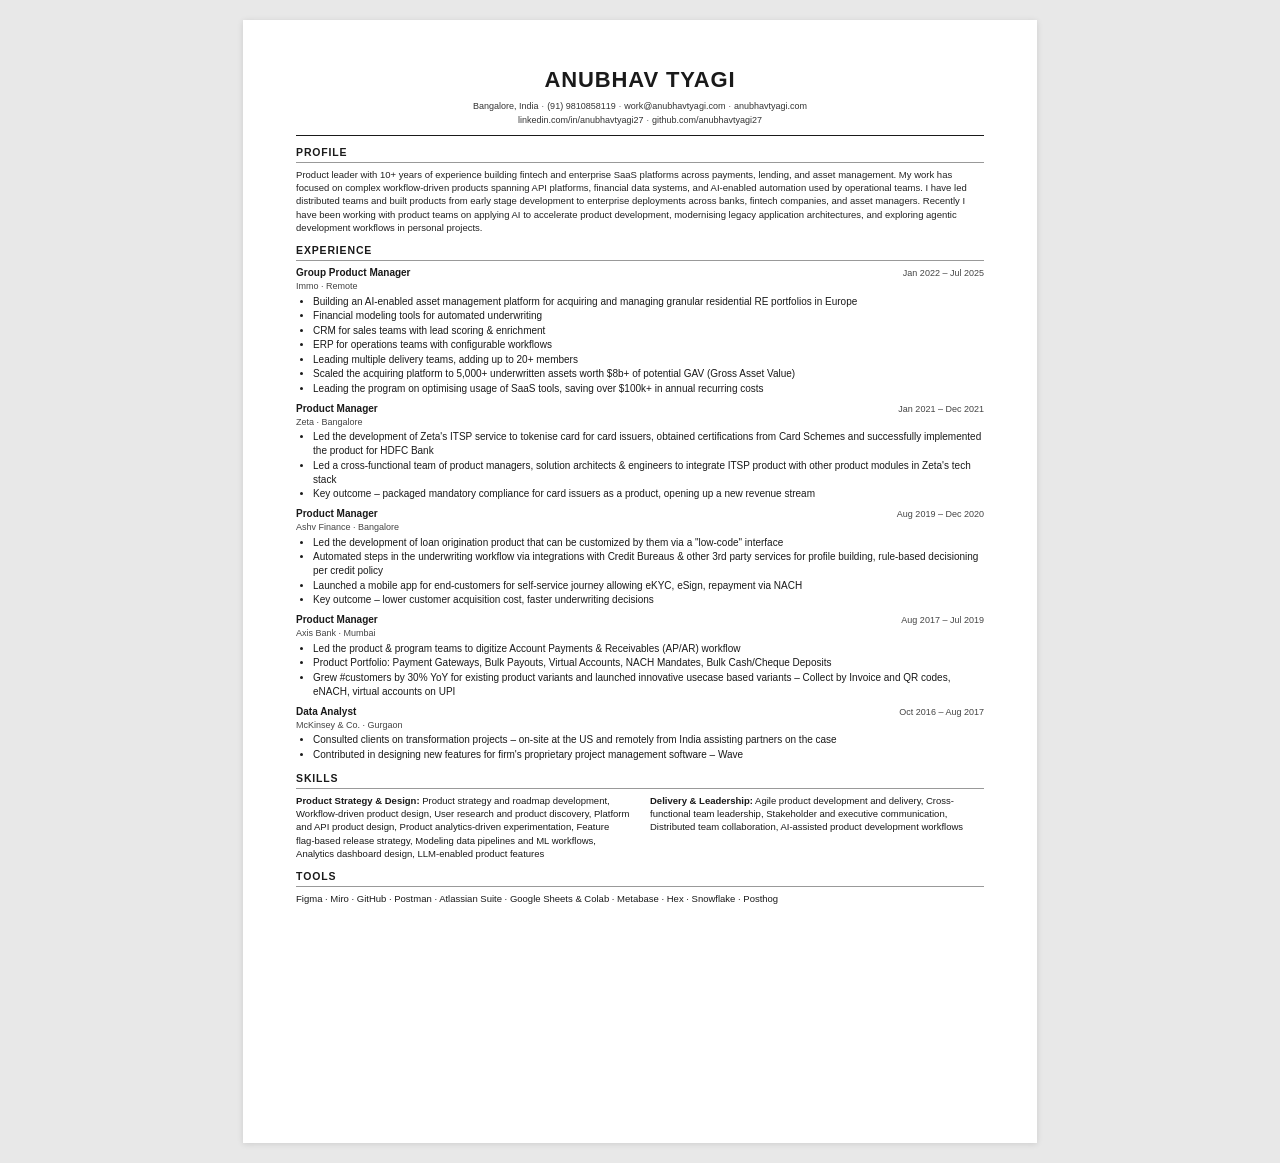
==== index.html @ 7befe8b2 "Rename at_resume.html to index.html for GitHub Pages Co-Authored-By: Claude Sonnet 4.6 <noreply@anth" ====
<!DOCTYPE html>
<html lang="en">
<head>
<meta charset="UTF-8">
<meta name="viewport" content="width=device-width, initial-scale=1.0">
<title>Anubhav Tyagi – Product Leader Resume</title>
<style>
  /* ── Print & Page Setup ── */
  @page {
    size: A4;
    margin: 12mm 14mm 10mm 14mm;
  }
  @media print {
    html, body { margin: 0; padding: 0; }
    .page { box-shadow: none; margin: 0; padding: 12mm 14mm 10mm 14mm; }
  }

  /* ── Base ── */
  * { box-sizing: border-box; margin: 0; padding: 0; }
  html { font-size: 10px; }
  body {
    font-family: "Segoe UI", Roboto, "Helvetica Neue", Arial, sans-serif;
    color: #1a1a1a;
    line-height: 1.4;
    background: #e8e8e8;
  }
  .page {
    max-width: 210mm;
    height: 297mm;
    overflow: hidden;
    margin: 20px auto;
    padding: 12mm 14mm 10mm 14mm;
    background: #fff;
    box-shadow: 0 1px 6px rgba(0,0,0,0.12);
  }

  /* ── Header / Contact ── */
  header { text-align: center; margin-bottom: 8px; border-bottom: 1.5px solid #1a1a1a; padding-bottom: 8px; }
  h1 { font-size: 2.2rem; font-weight: 700; letter-spacing: 0.04em; margin-bottom: 4px; }
  .contact-row {
    font-size: 0.9rem;
    color: #333;
    line-height: 1.5;
  }
  .contact-row a { color: #333; text-decoration: none; }
  .contact-row .sep { margin: 0 3px; color: #666; }

  /* ── Section headings ── */
  h2 {
    font-size: 1.05rem;
    text-transform: uppercase;
    letter-spacing: 0.08em;
    border-bottom: 1px solid #999;
    padding-bottom: 2px;
    margin: 9px 0 5px;
    color: #1a1a1a;
  }

  /* ── Experience entries ── */
  .role { margin-bottom: 6px; }
  .role-header {
    display: flex;
    justify-content: space-between;
    align-items: baseline;
    flex-wrap: wrap;
  }
  .role-title { font-weight: 700; font-size: 1rem; }
  .role-dates { font-size: 0.9rem; color: #444; white-space: nowrap; }
  .role-company { font-size: 0.9rem; color: #444; margin-bottom: 2px; }

  ul { padding-left: 17px; margin: 1px 0 0; }
  li { margin-bottom: 0.5px; }

  /* ── Skills ── */
  .skills-grid {
    display: grid;
    grid-template-columns: 1fr 1fr;
    gap: 0px 20px;
  }
  .skills-grid p { margin: 0; font-size: 0.95rem; }
  .skills-grid strong { font-size: 0.95rem; }

  /* ── Profile ── */
  .profile { font-size: 0.95rem; color: #222; }

  /* ── Tools ── */
  .tools { font-size: 0.95rem; }
</style>
</head>
<body>
<div class="page">

<!-- ═══ HEADER ═══ -->
<header>
  <h1>ANUBHAV TYAGI</h1>
  <div class="contact-row">
    Bangalore, India<span class="sep">·</span><span style="white-space:nowrap">(91) 9810858119</span><span class="sep">·</span><a href="mailto:work@anubhavtyagi.com">work@anubhavtyagi.com</a><span class="sep">·</span><a href="https://www.anubhavtyagi.com">anubhavtyagi.com</a><br/>
    <a href="https://linkedin.com/in/anubhavtyagi27">linkedin.com/in/anubhavtyagi27</a><span class="sep">·</span><a href="https://github.com/anubhavtyagi27">github.com/anubhavtyagi27</a>
  </div>
</header>

<!-- ═══ PROFILE ═══ -->
<h2>Profile</h2>
<p class="profile">
Product leader with 10+ years of experience building fintech and enterprise SaaS platforms across payments, lending, and asset management. My work has focused on complex workflow-driven products spanning API platforms, financial data systems, and AI-enabled automation used by operational teams. I have led distributed teams and built products from early stage development to enterprise deployments across banks, fintech companies, and asset managers. Recently I have been working with product teams on applying AI to accelerate product development, modernising legacy application architectures, and exploring agentic development workflows in personal projects.
</p>

<!-- ═══ EXPERIENCE ═══ -->
<h2>Experience</h2>

<!-- Immo -->
<div class="role">
  <div class="role-header">
    <span class="role-title">Group Product Manager</span>
    <span class="role-dates">Jan 2022 – Jul 2025</span>
  </div>
  <div class="role-company">Immo · Remote</div>
  <ul>
    <li>Building an AI-enabled asset management platform for acquiring and managing granular residential RE portfolios in Europe</li>
    <li>Financial modeling tools for automated underwriting</li>
    <li>CRM for sales teams with lead scoring &amp; enrichment</li>
    <li>ERP for operations teams with configurable workflows</li>
    <li>Leading multiple delivery teams, adding up to 20+ members</li>
    <li>Scaled the acquiring platform to 5,000+ underwritten assets worth $8b+ of potential GAV (Gross Asset Value)</li>
    <li>Leading the program on optimising usage of SaaS tools, saving over $100k+ in annual recurring costs</li>
  </ul>
</div>

<!-- Zeta -->
<div class="role">
  <div class="role-header">
    <span class="role-title">Product Manager</span>
    <span class="role-dates">Jan 2021 – Dec 2021</span>
  </div>
  <div class="role-company">Zeta · Bangalore</div>
  <ul>
    <li>Led the development of Zeta's ITSP service to tokenise card for card issuers, obtained certifications from Card Schemes and successfully implemented the product for HDFC Bank</li>
    <li>Led a cross-functional team of product managers, solution architects &amp; engineers to integrate ITSP product with other product modules in Zeta's tech stack</li>
    <li>Key outcome – packaged mandatory compliance for card issuers as a product, opening up a new revenue stream</li>
  </ul>
</div>

<!-- Ashv Finance -->
<div class="role">
  <div class="role-header">
    <span class="role-title">Product Manager</span>
    <span class="role-dates">Aug 2019 – Dec 2020</span>
  </div>
  <div class="role-company">Ashv Finance · Bangalore</div>
  <ul>
    <li>Led the development of loan origination product that can be customized by them via a "low-code" interface</li>
    <li>Automated steps in the underwriting workflow via integrations with Credit Bureaus &amp; other 3rd party services for profile building, rule-based decisioning per credit policy</li>
    <li>Launched a mobile app for end-customers for self-service journey allowing eKYC, eSign, repayment via NACH</li>
    <li>Key outcome – lower customer acquisition cost, faster underwriting decisions</li>
  </ul>
</div>

<!-- Axis Bank -->
<div class="role">
  <div class="role-header">
    <span class="role-title">Product Manager</span>
    <span class="role-dates">Aug 2017 – Jul 2019</span>
  </div>
  <div class="role-company">Axis Bank · Mumbai</div>
  <ul>
    <li>Led the product &amp; program teams to digitize Account Payments &amp; Receivables (AP/AR) workflow</li>
    <li>Product Portfolio: Payment Gateways, Bulk Payouts, Virtual Accounts, NACH Mandates, Bulk Cash/Cheque Deposits</li>
    <li>Grew #customers by 30% YoY for existing product variants and launched innovative usecase based variants – Collect by Invoice and QR codes, eNACH, virtual accounts on UPI</li>
  </ul>
</div>

<!-- McKinsey -->
<div class="role">
  <div class="role-header">
    <span class="role-title">Data Analyst</span>
    <span class="role-dates">Oct 2016 – Aug 2017</span>
  </div>
  <div class="role-company">McKinsey &amp; Co. · Gurgaon</div>
  <ul>
    <li>Consulted clients on transformation projects – on-site at the US and remotely from India assisting partners on the case</li>
    <li>Contributed in designing new features for firm's proprietary project management software – Wave</li>
  </ul>
</div>

<!-- ═══ SKILLS ═══ -->
<h2>Skills</h2>
<div class="skills-grid">
  <p><strong>Product Strategy &amp; Design:</strong> Product strategy and roadmap development, Workflow-driven product design, User research and product discovery, Platform and API product design, Product analytics-driven experimentation, Feature flag-based release strategy, Modeling data pipelines and ML workflows, Analytics dashboard design, LLM-enabled product features</p>
  <p><strong>Delivery &amp; Leadership:</strong> Agile product development and delivery, Cross-functional team leadership, Stakeholder and executive communication, Distributed team collaboration, AI-assisted product development workflows</p>
</div>

<!-- ═══ TOOLS ═══ -->
<h2>Tools</h2>
<p class="tools">Figma · Miro · GitHub · Postman · Atlassian Suite · Google Sheets &amp; Colab · Metabase · Hex · Snowflake · Posthog</p>

</div><!-- /page -->
</body>
</html>
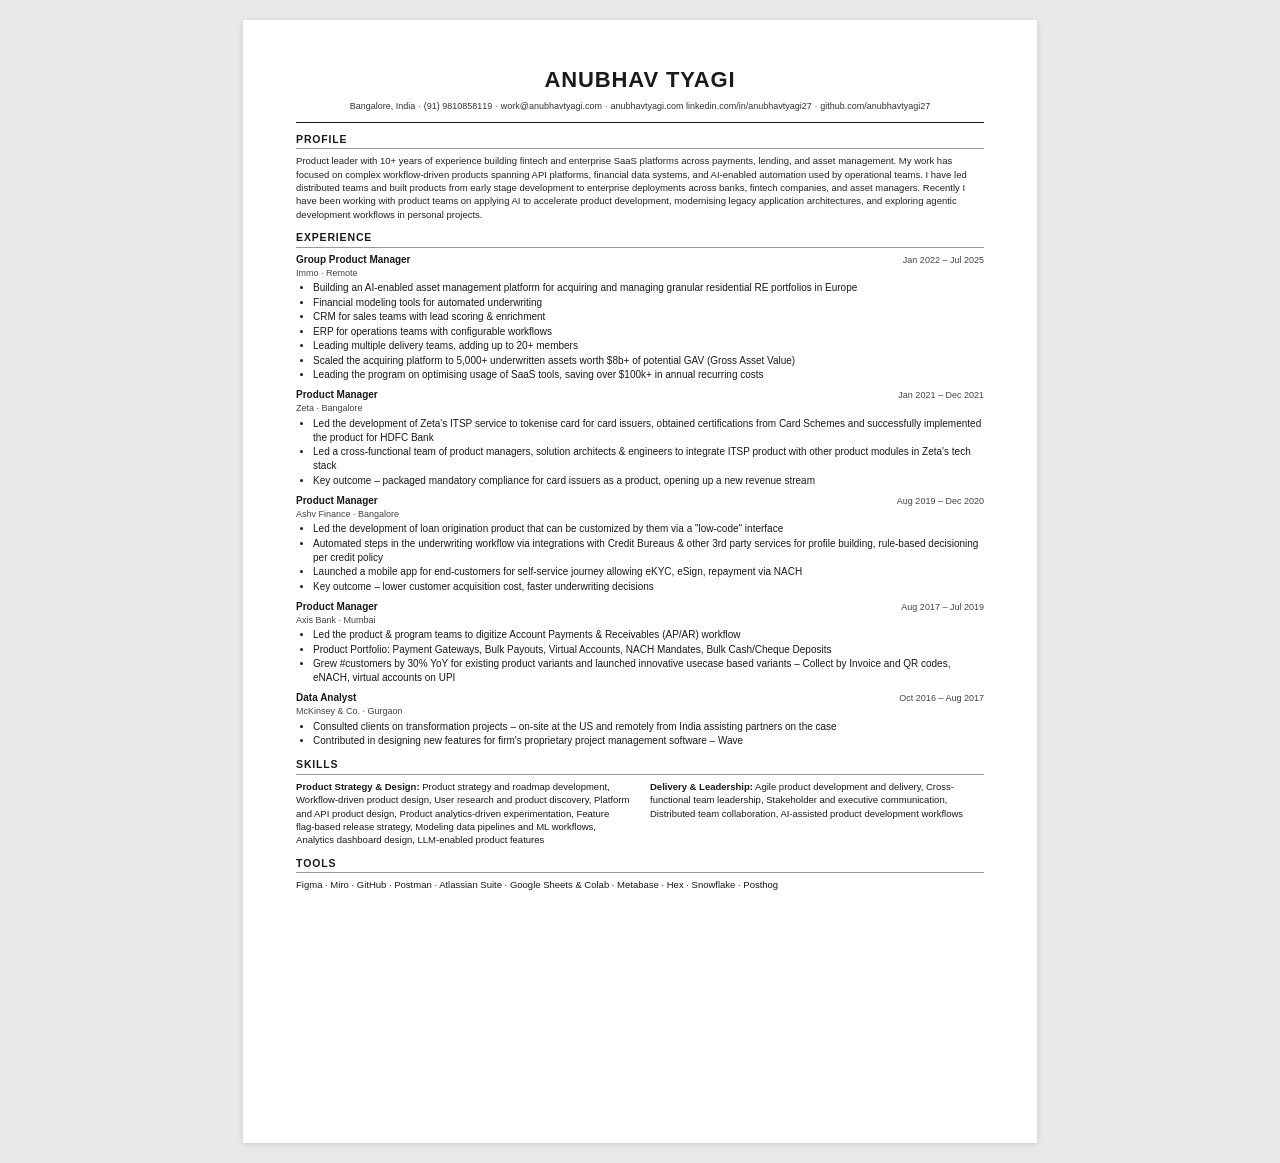
==== commit c590ca81: "Make resume responsive for mobile screens - Remove fixed A4 height and overflow:hidden that clipped " ====
--- a/index.html
+++ b/index.html
@@ -26,12 +26,28 @@
   }
   .page {
     max-width: 210mm;
-    height: 297mm;
-    overflow: hidden;
+    min-height: 297mm;
     margin: 20px auto;
     padding: 12mm 14mm 10mm 14mm;
     background: #fff;
     box-shadow: 0 1px 6px rgba(0,0,0,0.12);
+  }
+
+  /* ── Mobile ── */
+  @media (max-width: 640px) {
+    html { font-size: 11px; }
+    body { background: #fff; }
+    .page {
+      margin: 0;
+      padding: 20px 16px;
+      box-shadow: none;
+      min-height: unset;
+    }
+    h1 { font-size: 1.8rem; }
+    .contact-row { font-size: 0.85rem; }
+    .contact-row .sep { display: none; }
+    .contact-row .mobile-break { display: block; }
+    .skills-grid { grid-template-columns: 1fr; }
   }
 
   /* ── Header / Contact ── */
@@ -44,6 +60,7 @@
   }
   .contact-row a { color: #333; text-decoration: none; }
   .contact-row .sep { margin: 0 3px; color: #666; }
+  .contact-row .mobile-break { display: none; }
 
   /* ── Section headings ── */
   h2 {
@@ -94,7 +111,7 @@
 <header>
   <h1>ANUBHAV TYAGI</h1>
   <div class="contact-row">
-    Bangalore, India<span class="sep">·</span><span style="white-space:nowrap">(91) 9810858119</span><span class="sep">·</span><a href="mailto:work@anubhavtyagi.com">work@anubhavtyagi.com</a><span class="sep">·</span><a href="https://www.anubhavtyagi.com">anubhavtyagi.com</a><br/>
+    Bangalore, India<span class="sep">·</span><span style="white-space:nowrap">(91) 9810858119</span><span class="sep">·</span><a href="mailto:work@anubhavtyagi.com">work@anubhavtyagi.com</a><span class="sep">·</span><a href="https://www.anubhavtyagi.com">anubhavtyagi.com</a><br class="mobile-break"/>
     <a href="https://linkedin.com/in/anubhavtyagi27">linkedin.com/in/anubhavtyagi27</a><span class="sep">·</span><a href="https://github.com/anubhavtyagi27">github.com/anubhavtyagi27</a>
   </div>
 </header>
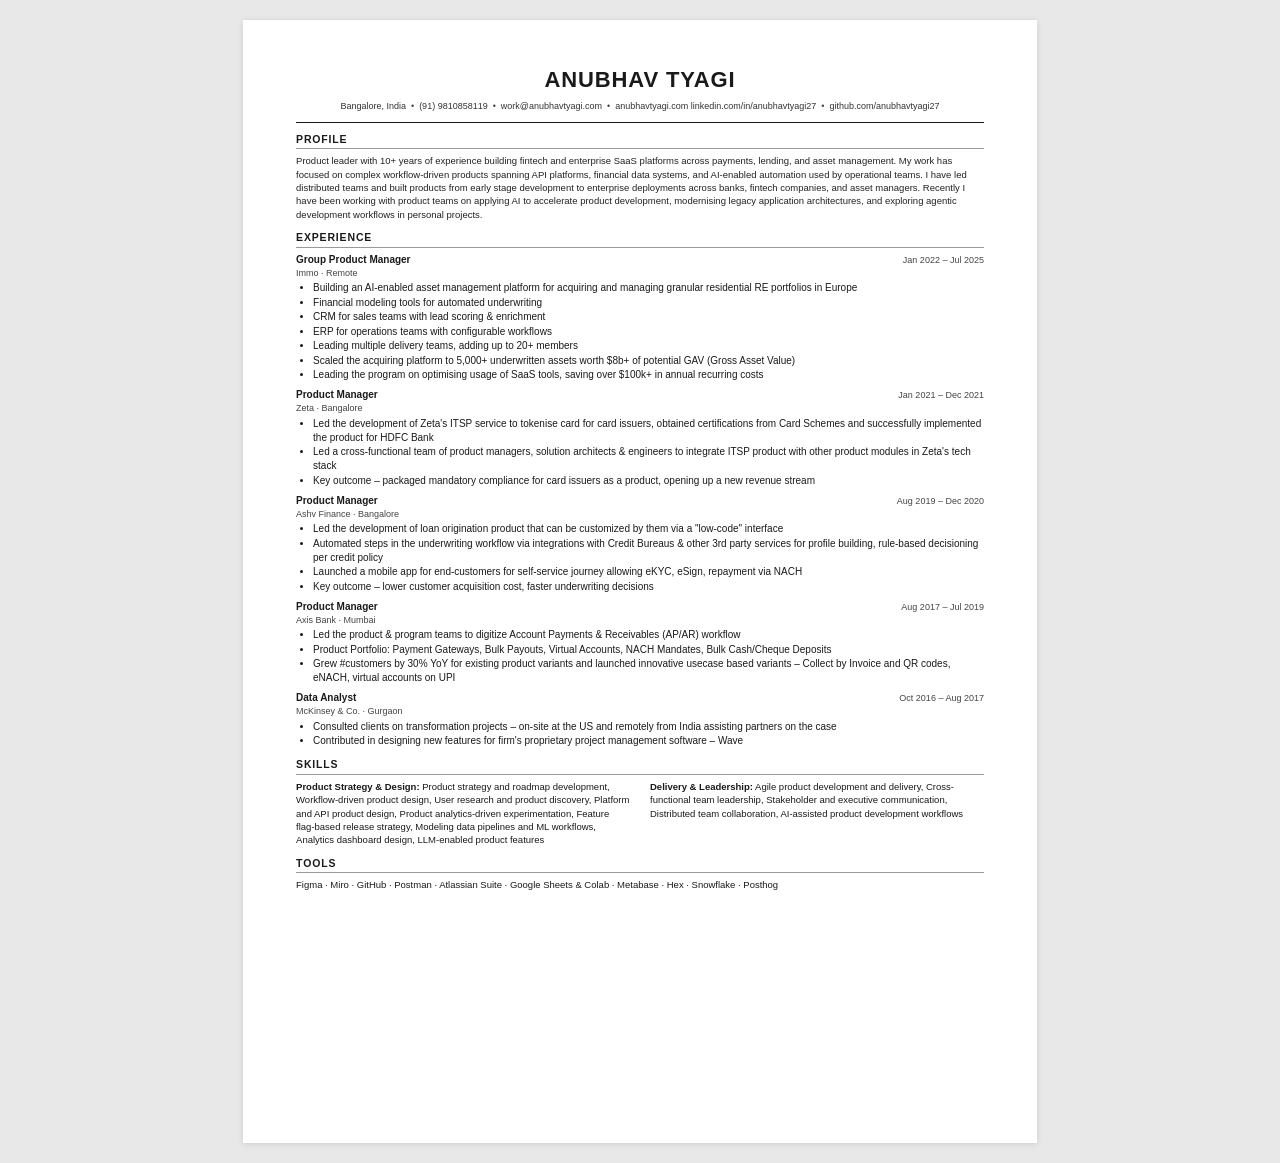
==== commit a3dd0a0e: "Use bullet separator with better spacing in contact row Replace middle dot (·) with bullet (•) and i" ====
--- a/index.html
+++ b/index.html
@@ -59,7 +59,7 @@
     line-height: 1.5;
   }
   .contact-row a { color: #333; text-decoration: none; }
-  .contact-row .sep { margin: 0 3px; color: #666; }
+  .contact-row .sep { margin: 0 5px; color: #444; }
   .contact-row .mobile-break { display: none; }
 
   /* ── Section headings ── */
@@ -111,8 +111,8 @@
 <header>
   <h1>ANUBHAV TYAGI</h1>
   <div class="contact-row">
-    Bangalore, India<span class="sep">·</span><span style="white-space:nowrap">(91) 9810858119</span><span class="sep">·</span><a href="mailto:work@anubhavtyagi.com">work@anubhavtyagi.com</a><span class="sep">·</span><a href="https://www.anubhavtyagi.com">anubhavtyagi.com</a><br class="mobile-break"/>
-    <a href="https://linkedin.com/in/anubhavtyagi27">linkedin.com/in/anubhavtyagi27</a><span class="sep">·</span><a href="https://github.com/anubhavtyagi27">github.com/anubhavtyagi27</a>
+    Bangalore, India<span class="sep">•</span><span style="white-space:nowrap">(91) 9810858119</span><span class="sep">•</span><a href="mailto:work@anubhavtyagi.com">work@anubhavtyagi.com</a><span class="sep">•</span><a href="https://www.anubhavtyagi.com">anubhavtyagi.com</a><br class="mobile-break"/>
+    <a href="https://linkedin.com/in/anubhavtyagi27">linkedin.com/in/anubhavtyagi27</a><span class="sep">•</span><a href="https://github.com/anubhavtyagi27">github.com/anubhavtyagi27</a>
   </div>
 </header>
 
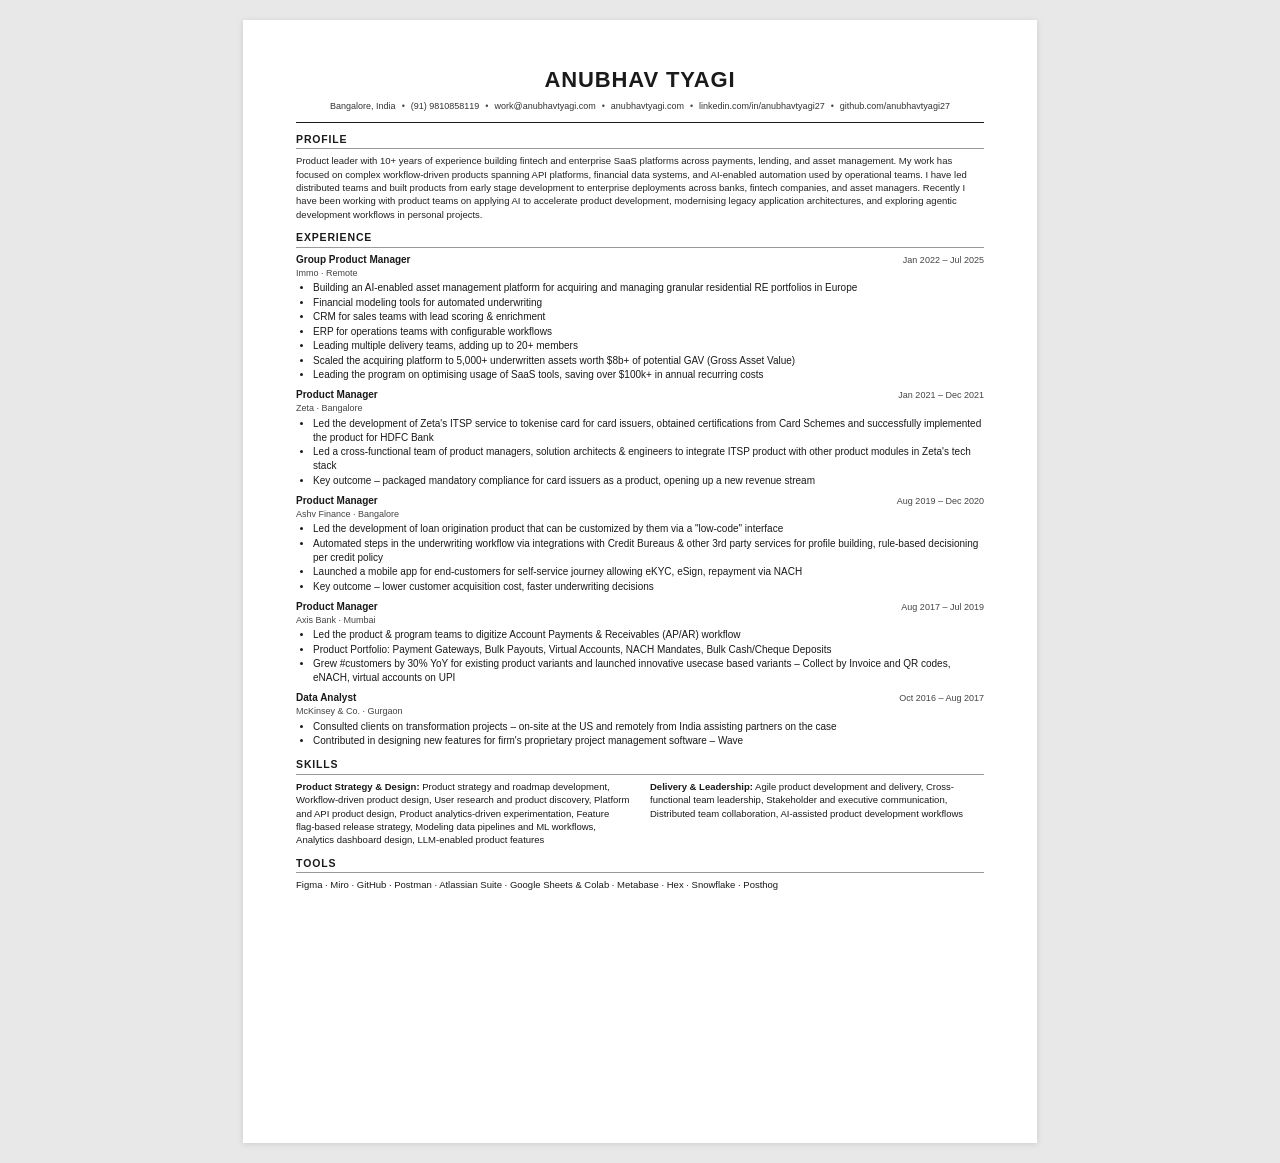
==== commit 8f763303: "Fix contact row rendering on mobile Use flexbox with flex-wrap on the contact row so items wrap natu" ====
--- a/index.html
+++ b/index.html
@@ -45,8 +45,8 @@
     }
     h1 { font-size: 1.8rem; }
     .contact-row { font-size: 0.85rem; }
-    .contact-row .sep { display: none; }
-    .contact-row .mobile-break { display: block; }
+    .contact-row { font-size: 0.82rem; gap: 0; }
+    .contact-row .mobile-break { display: none; }
     .skills-grid { grid-template-columns: 1fr; }
   }
 
@@ -57,9 +57,13 @@
     font-size: 0.9rem;
     color: #333;
     line-height: 1.5;
+    display: flex;
+    flex-wrap: wrap;
+    justify-content: center;
+    gap: 0 2px;
   }
   .contact-row a { color: #333; text-decoration: none; }
-  .contact-row .sep { margin: 0 5px; color: #444; }
+  .contact-row .sep { margin: 0 4px; color: #444; }
   .contact-row .mobile-break { display: none; }
 
   /* ── Section headings ── */
@@ -111,8 +115,7 @@
 <header>
   <h1>ANUBHAV TYAGI</h1>
   <div class="contact-row">
-    Bangalore, India<span class="sep">•</span><span style="white-space:nowrap">(91) 9810858119</span><span class="sep">•</span><a href="mailto:work@anubhavtyagi.com">work@anubhavtyagi.com</a><span class="sep">•</span><a href="https://www.anubhavtyagi.com">anubhavtyagi.com</a><br class="mobile-break"/>
-    <a href="https://linkedin.com/in/anubhavtyagi27">linkedin.com/in/anubhavtyagi27</a><span class="sep">•</span><a href="https://github.com/anubhavtyagi27">github.com/anubhavtyagi27</a>
+    <span style="white-space:nowrap">Bangalore, India</span><span class="sep">•</span><span style="white-space:nowrap">(91) 9810858119</span><span class="sep">•</span><span style="white-space:nowrap"><a href="mailto:work@anubhavtyagi.com">work@anubhavtyagi.com</a></span><span class="sep">•</span><span style="white-space:nowrap"><a href="https://www.anubhavtyagi.com">anubhavtyagi.com</a></span><span class="sep">•</span><span style="white-space:nowrap"><a href="https://linkedin.com/in/anubhavtyagi27">linkedin.com/in/anubhavtyagi27</a></span><span class="sep">•</span><span style="white-space:nowrap"><a href="https://github.com/anubhavtyagi27">github.com/anubhavtyagi27</a></span>
   </div>
 </header>
 
